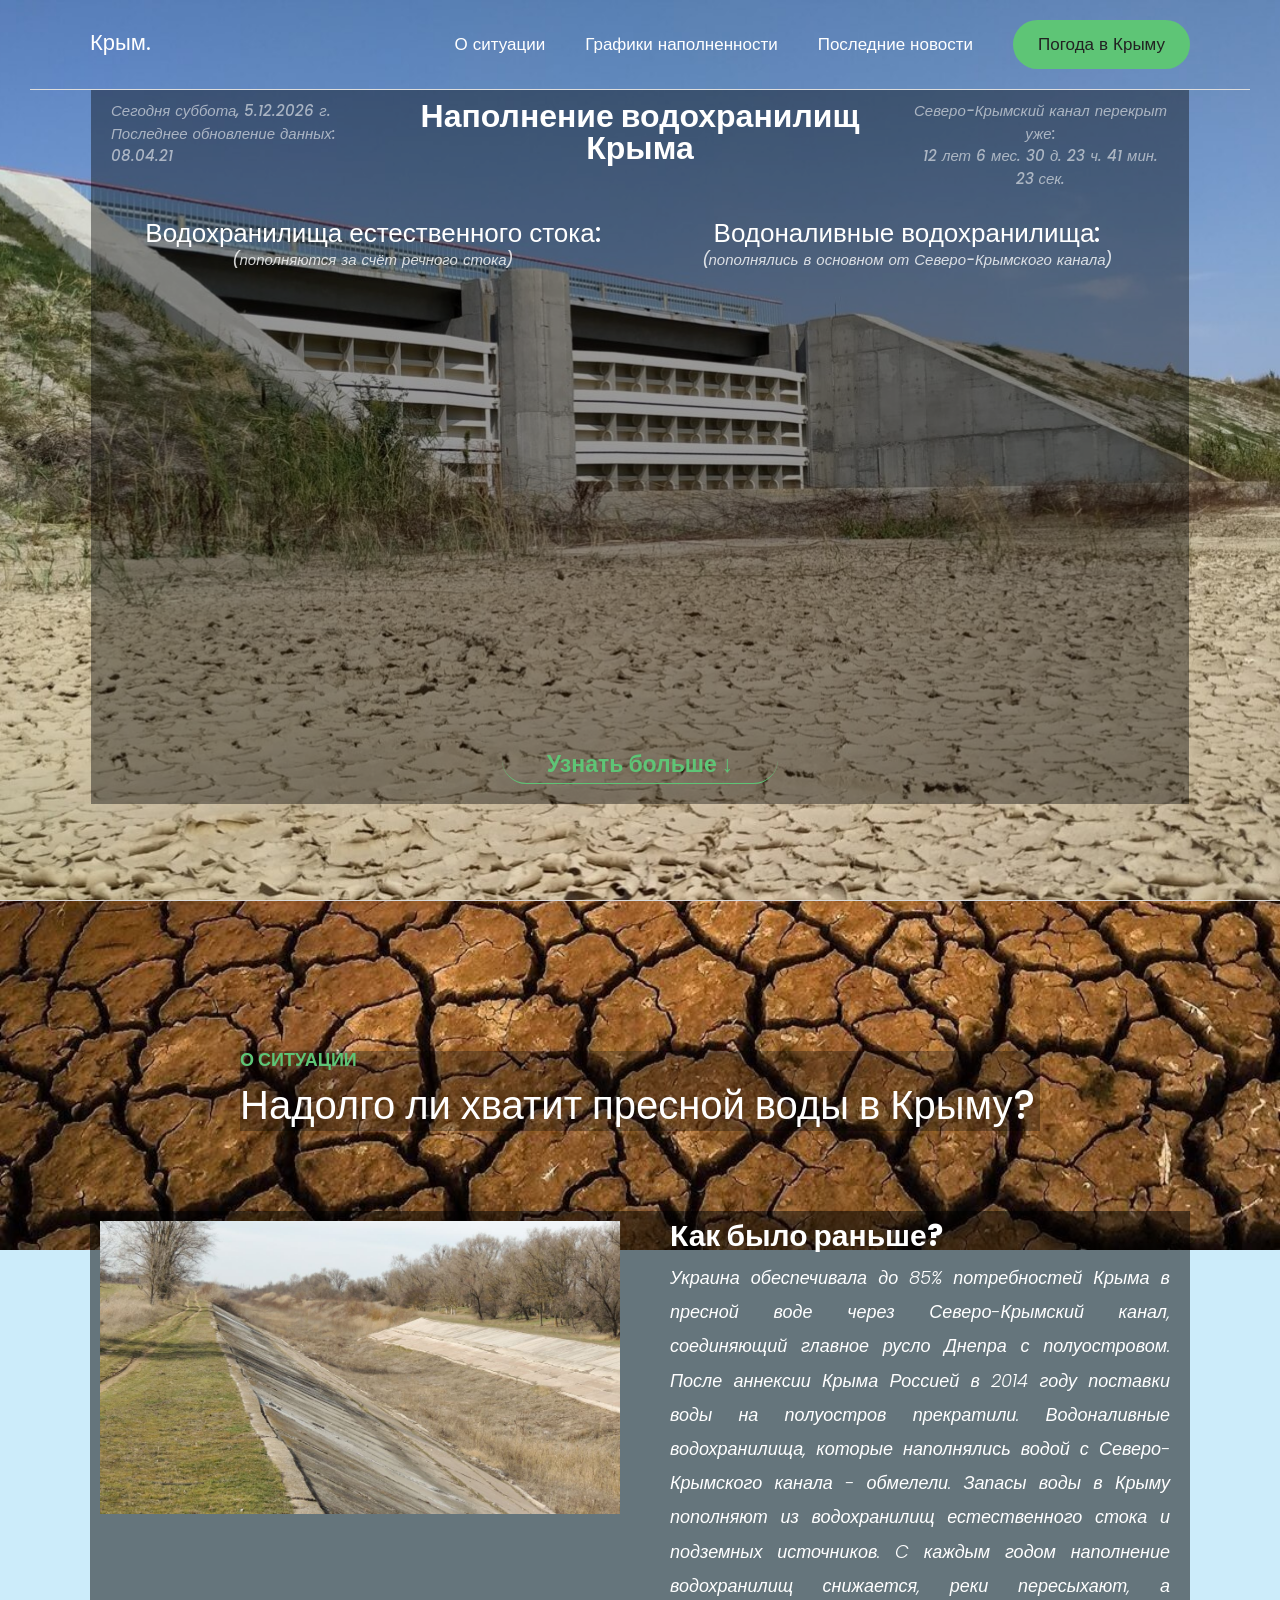
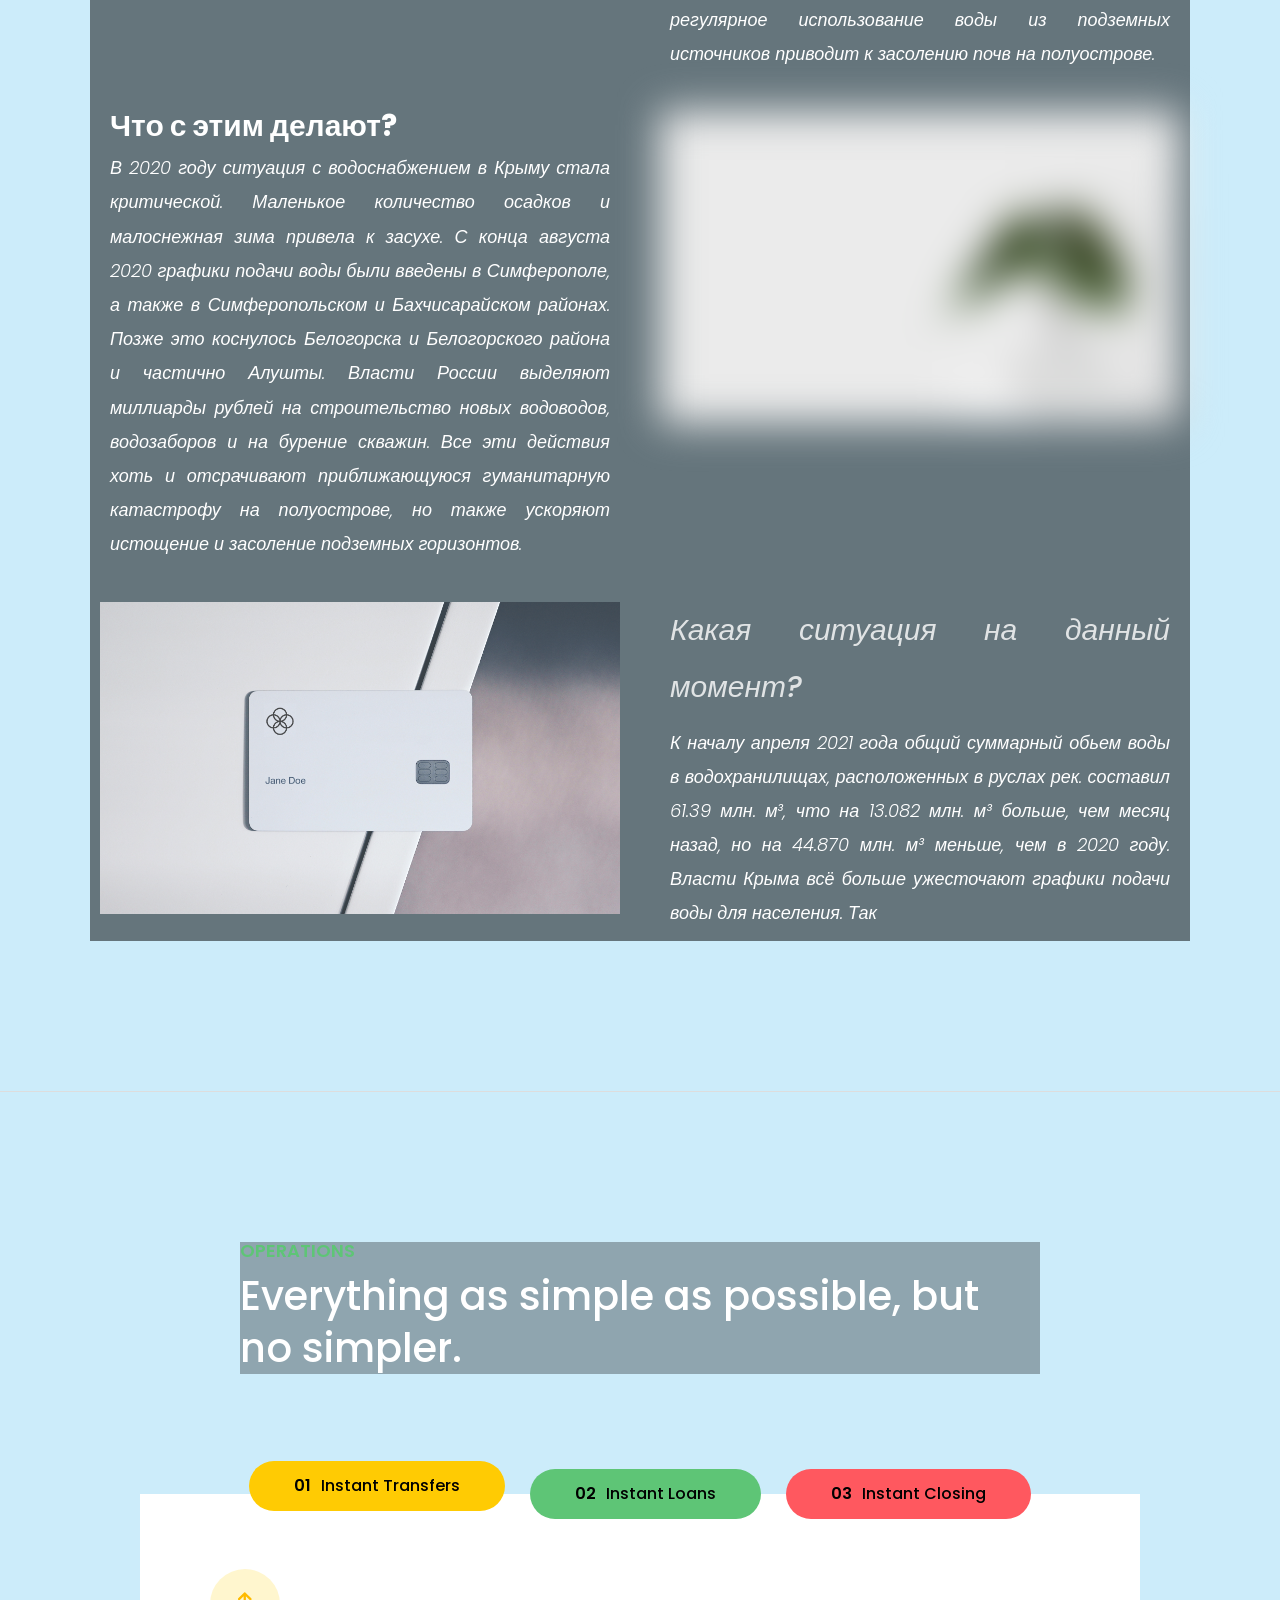
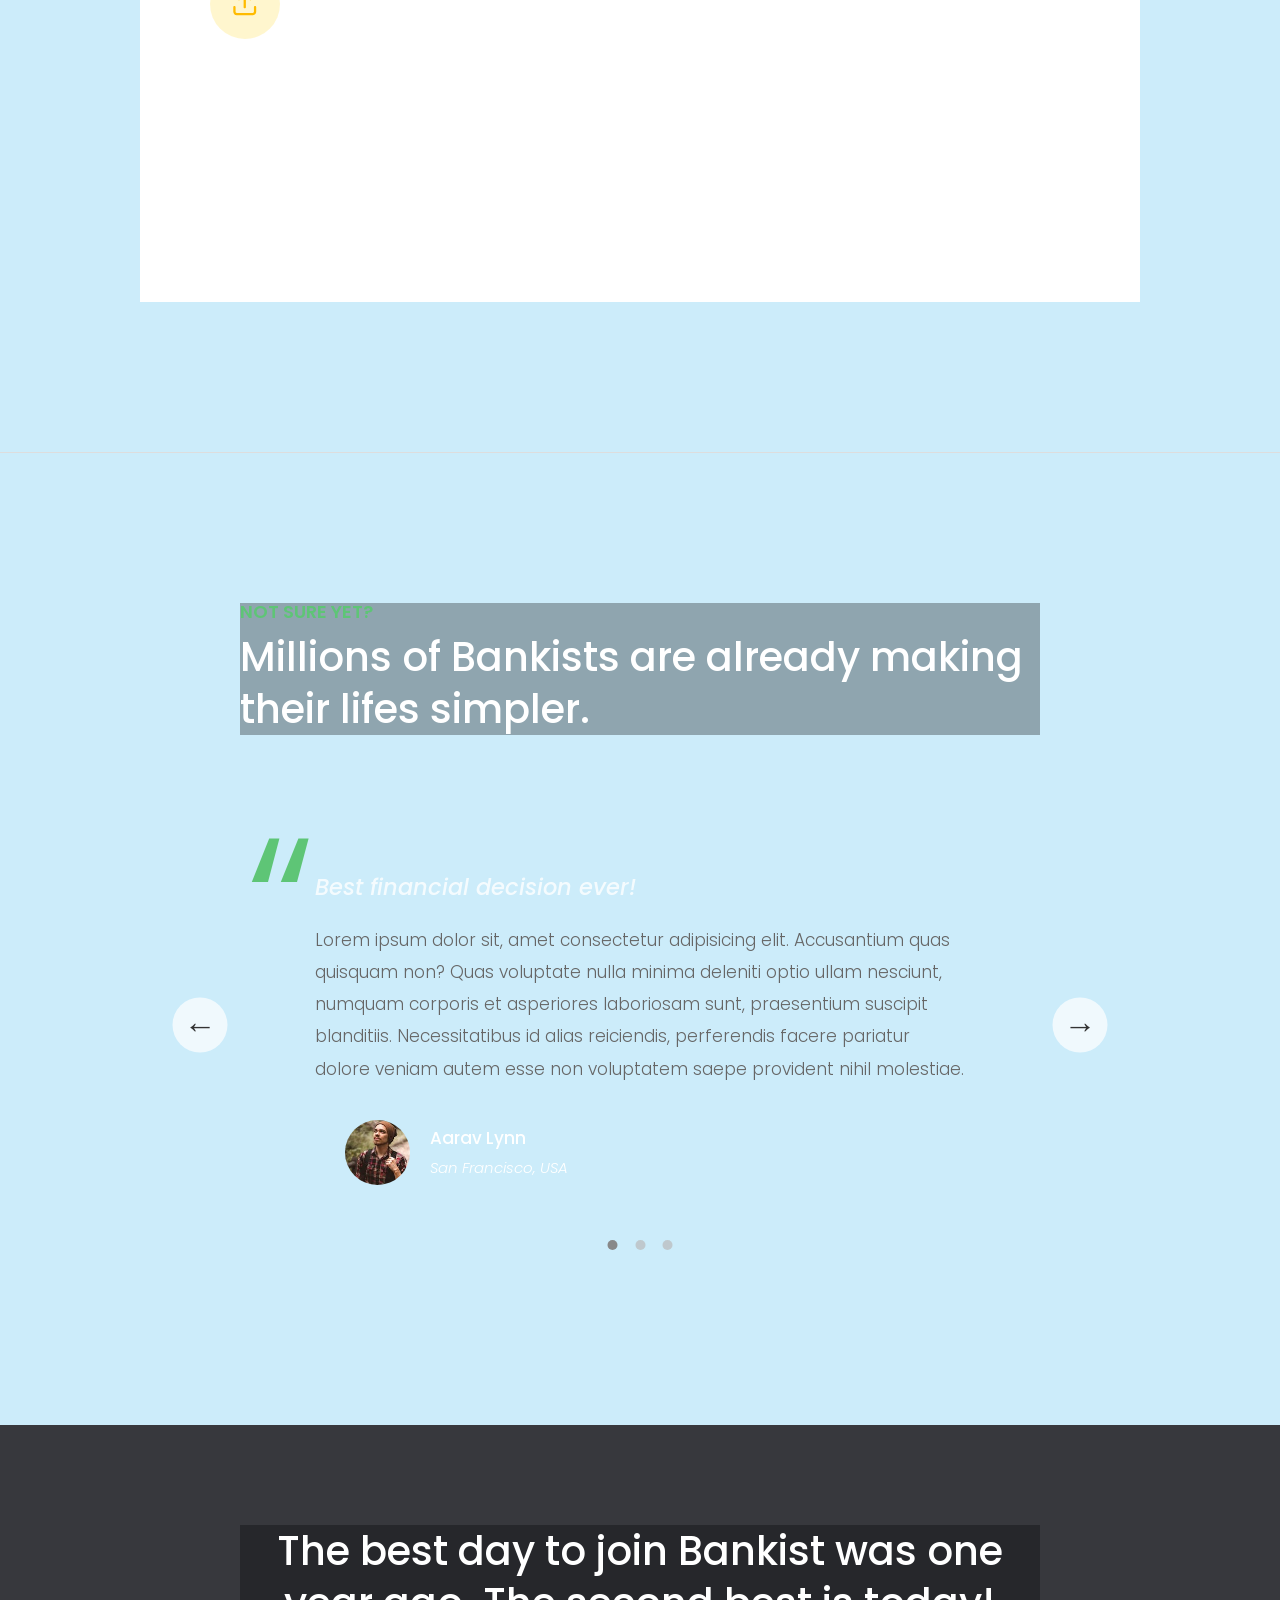
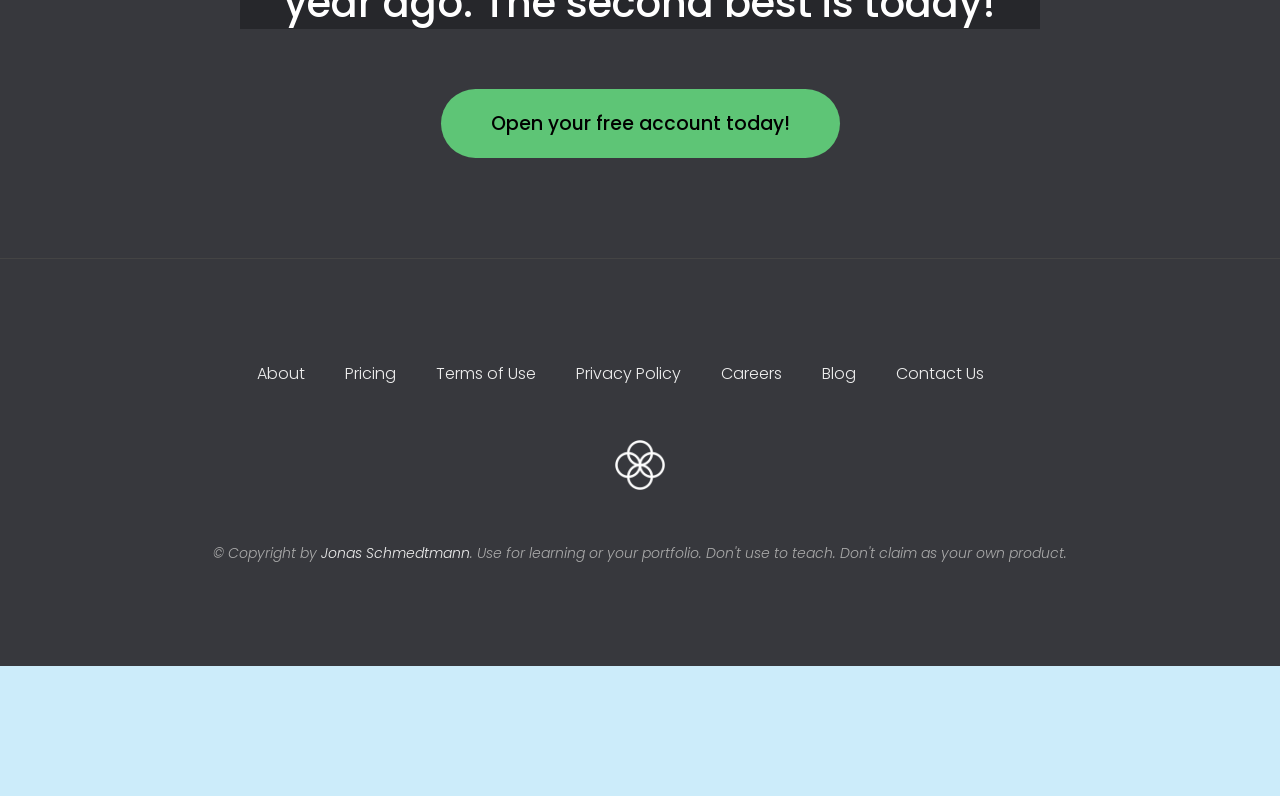
==== index.html @ e5135ac4 "Add files via upload" ====
<!DOCTYPE html>
<html lang="en">
  <head>
    <meta charset="UTF-8" />
    <meta name="viewport" content="width=device-width, initial-scale=1.0" />
    <meta http-equiv="X-UA-Compatible" content="ie=edge" />
    <link rel="shortcut icon" type="image/png" href="img/icon.png" />

    <link
      href="https://fonts.googleapis.com/css?family=Poppins:300,400,500,600&display=swap"
      rel="stylesheet"
    />
    <link rel="stylesheet" href="style.css" />
    <title>Запасы воды в Крыму</title>
    <script defer src="script.js"></script>
    <script src="https://www.amcharts.com/lib/4/core.js"></script>
    <script src="https://www.amcharts.com/lib/4/charts.js"></script>
    <script src="https://www.amcharts.com/lib/4/plugins/venn.js"></script>
    <script src="https://cdn.amcharts.com/lib/4/themes/animated.js"></script>
  </head>
  <body>
    <header class="header">
      <nav class="nav">
        <a class="nav__logo" onclick="window.scroll(0,0)" href="#">
          <div>Крым.</div>
          <div>
            <span>Запасы воды на полуострове</span>
          </div>
        </a>

        <ul class="nav__links">
          <li class="nav__item">
            <a class="nav__link" href="#section--1">О ситуации</a>
          </li>
          <li class="nav__item">
            <a class="nav__link" href="#section--2">Графики наполненности</a>
          </li>
          <li class="nav__item">
            <a class="nav__link" href="#section--3">Последние новости</a>
          </li>
          <li class="nav__item">
            <a
              class="nav__link nav__link--btn btn--show-modal"
              onclick="window.scroll(0,0)"
              href="#"
              >Погода в Крыму</a
            >
          </li>
        </ul>
      </nav>

      <section class="header__title" id="section">
        <div class="header_time">
          <h5 id="time">Время</h5>
          <h5 id="updateTime">Последнее обновление данных: 08.04.21</h5>
        </div>
        <div class="header__weather hidden">
          <iframe
            width="400"
            height="300"
            src="https://embed.windy.com/embed2.html?lat=45.089&lon=34.266&detailLat=44.633&detailLon=34.102&width=400&height=300&zoom=7&level=surface&overlay=rain&product=ecmwf&menu=&message=true&marker=true&calendar=24&pressure=&type=map&location=coordinates&detail=&metricWind=m%2Fs&metricTemp=%C2%B0C&radarRange=-1"
            frameborder="0"
          ></iframe>
        </div>

        <div class="header__vodohr">
          <h1>Наполнение водохранилищ Крыма</h1>
        </div>
        <div class="header__timer">
          <h5>Северо-Крымский канал перекрыт уже:</h5>
          <h5 id="timer">Таймер</h5>
        </div>

        <div class="header__vodohr--est">
          <h3>Водохранилища естественного стока:</h3>
          <h5>(пополняются за счёт речного стока)</h5>
          <!-- <h4>Общий объём: 253,110 млн. куб. м.</h4>
          <h4>Общий объём воды: 59,280 млн. куб. м. (23.4%)</h4> -->

          <div id="est_stoka"></div>
        </div>
        <div class="header__vodohr--naliv">
          <h3>Водоналивные водохранилища:</h3>
          <h5>(пополнялись в основном от Северо-Крымского канала)</h5>

          <!-- <h4>Общий объём: 147,050 млн. куб. м.</h4>
          <h4>Общий объём воды: 21,238 млн. куб. м. (23.4%)</h4> -->
          <div id="naliv"></div>
        </div>
        <!-- <img
          src="img/image4.jpg"
          class="header__img"
          alt="Дамба Северо-Крымского канала"
        />
        <div class="header__title--text">
          <h5>
            Украина обеспечивала до 85% потребностей Крыма в пресной воде через
            Северо-Крымский канал, соединяющий главное русло Днепра с
            полуостровом. После аннексии Крыма Россией в 2014 году поставки воды
            на полуостров прекратили. Запасы воды в Крыму пополняют из
            водохранилищ естественного стока и подземных источников. C каждым
            годом наполнение водохранилищ снижается, а регулярное использование
            воды из подземных источников приводит к засолению почв на
            полуострове.
          </h5>
        </div> -->

        <div class="header_bottom">
          <button class="btn btn--text btn--scroll-to">
            Узнать больше &DownArrow;
          </button>
        </div>
      </section>
    </header>

    <section class="section" id="section--1">
      <div class="section__title">
        <h2 class="section__description">О ситуации</h2>
        <h3 class="section__header">Надолго ли хватит пресной воды в Крыму?</h3>
      </div>

      <div class="features">
        <img
          src="img/image4-lazy.jpg"
          data-src="img/image4.jpg"
          alt="kanal"
          class="features__img lazy-img"
        />
        <div class="features__feature">
          <!-- <div class="features__icon">
            <svg>
              <use xlink:href="img/icons.svg#icon-monitor"></use>
            </svg>
          </div> -->
          <h2 class="features__header">Как было раньше?</h2>
          <p>
            Украина обеспечивала до 85% потребностей Крыма в пресной воде через
            Северо-Крымский канал, соединяющий главное русло Днепра с
            полуостровом. После аннексии Крыма Россией в 2014 году поставки воды
            на полуостров прекратили. Водоналивные водохранилища, которые
            наполнялись водой с Северо-Крымского канала - обмелели. Запасы воды
            в Крыму пополняют из водохранилищ естественного стока и подземных
            источников. C каждым годом наполнение водохранилищ снижается, реки
            пересыхают, а регулярное использование воды из подземных источников
            приводит к засолению почв на полуострове.
          </p>
        </div>

        <div class="features__feature">
          <!-- <div class="features__icon">
            <svg>
              <use xlink:href="img/icons.svg#icon-trending-up"></use>
            </svg>
          </div> -->
          <h2 class="features__header">Что с этим делают?</h2>
          <p>
            В 2020 году ситуация с водоснабжением в Крыму стала критической.
            Маленькое количество осадков и малоснежная зима привела к засухе. С
            конца августа 2020 графики подачи воды были введены в Симферополе, а
            также в Симферопольском и Бахчисарайском районах. Позже это
            коснулось Белогорска и Белогорского района и частично Алушты. Власти
            России выделяют миллиарды рублей на строительство новых водоводов,
            водозаборов и на бурение скважин. Все эти действия хоть и
            отсрачивают приближающуюся гуманитарную катастрофу на полуострове,
            но также ускоряют истощение и засоление подземных горизонтов.
          </p>
        </div>
        <img
          src="img/grow-lazy.jpg"
          data-src="img/grow.jpg"
          alt="Plant"
          class="features__img lazy-img"
        />

        <img
          src="img/card-lazy.jpg"
          data-src="img/card.jpg"
          alt="Credit card"
          class="features__img lazy-img"
        />
        <div class="features__feature">
          <!-- <div class="features__icon">
            <svg>
              <use xlink:href="img/icons.svg#icon-credit-card"></use>
            </svg>
          </div> -->
          <h5 class="features__header">Какая ситуация на данный момент?</h5>
          <p>
            К началу апреля 2021 года общий суммарный обьем воды в
            водохранилищах, расположенных в руслах рек. составил 61.39 млн. м³,
            что на 13.082 млн. м³ больше, чем месяц назад, но на 44.870 млн. м³
            меньше, чем в 2020 году. Власти Крыма всё больше ужесточают графики
            подачи воды для населения. Так
          </p>
        </div>
      </div>
    </section>

    <section class="section" id="section--2">
      <div class="section__title">
        <h2 class="section__description">Operations</h2>
        <h3 class="section__header">
          Everything as simple as possible, but no simpler.
        </h3>
      </div>

      <div class="operations">
        <div class="operations__tab-container">
          <button
            class="btn operations__tab operations__tab--1 operations__tab--active"
            data-tab="1"
          >
            <span>01</span>Instant Transfers
          </button>
          <button class="btn operations__tab operations__tab--2" data-tab="2">
            <span>02</span>Instant Loans
          </button>
          <button class="btn operations__tab operations__tab--3" data-tab="3">
            <span>03</span>Instant Closing
          </button>
        </div>
        <div
          class="operations__content operations__content--1 operations__content--active"
        >
          <div class="operations__icon operations__icon--1">
            <svg>
              <use xlink:href="img/icons.svg#icon-upload"></use>
            </svg>
          </div>
          <h5 class="operations__header">
            Tranfser money to anyone, instantly! No fees, no BS.
          </h5>
          <p>
            Lorem ipsum dolor sit amet, consectetur adipisicing elit, sed do
            eiusmod tempor incididunt ut labore et dolore magna aliqua. Ut enim
            ad minim veniam, quis nostrud exercitation ullamco laboris nisi ut
            aliquip ex ea commodo consequat.
          </p>
        </div>

        <div class="operations__content operations__content--2">
          <div class="operations__icon operations__icon--2">
            <svg>
              <use xlink:href="img/icons.svg#icon-home"></use>
            </svg>
          </div>
          <h5 class="operations__header">
            Buy a home or make your dreams come true, with instant loans.
          </h5>
          <p>
            Duis aute irure dolor in reprehenderit in voluptate velit esse
            cillum dolore eu fugiat nulla pariatur. Excepteur sint occaecat
            cupidatat non proident, sunt in culpa qui officia deserunt mollit
            anim id est laborum.
          </p>
        </div>
        <div class="operations__content operations__content--3">
          <div class="operations__icon operations__icon--3">
            <svg>
              <use xlink:href="img/icons.svg#icon-user-x"></use>
            </svg>
          </div>
          <h5 class="operations__header">
            No longer need your account? No problem! Close it instantly.
          </h5>
          <p>
            Excepteur sint occaecat cupidatat non proident, sunt in culpa qui
            officia deserunt mollit anim id est laborum. Ut enim ad minim
            veniam, quis nostrud exercitation ullamco laboris nisi ut aliquip ex
            ea commodo consequat.
          </p>
        </div>
      </div>
    </section>

    <section class="section" id="section--3">
      <div class="section__title section__title--testimonials">
        <h2 class="section__description">Not sure yet?</h2>
        <h3 class="section__header">
          Millions of Bankists are already making their lifes simpler.
        </h3>
      </div>

      <div class="slider">
        <div class="slide slide--1">
          <div class="testimonial">
            <h5 class="testimonial__header">Best financial decision ever!</h5>
            <blockquote class="testimonial__text">
              Lorem ipsum dolor sit, amet consectetur adipisicing elit.
              Accusantium quas quisquam non? Quas voluptate nulla minima
              deleniti optio ullam nesciunt, numquam corporis et asperiores
              laboriosam sunt, praesentium suscipit blanditiis. Necessitatibus
              id alias reiciendis, perferendis facere pariatur dolore veniam
              autem esse non voluptatem saepe provident nihil molestiae.
            </blockquote>
            <address class="testimonial__author">
              <img src="img/user-1.jpg" alt="" class="testimonial__photo" />
              <h6 class="testimonial__name">Aarav Lynn</h6>
              <p class="testimonial__location">San Francisco, USA</p>
            </address>
          </div>
        </div>

        <div class="slide slide--2">
          <div class="testimonial">
            <h5 class="testimonial__header">
              The last step to becoming a complete minimalist
            </h5>
            <blockquote class="testimonial__text">
              Quisquam itaque deserunt ullam, quia ea repellendus provident,
              ducimus neque ipsam modi voluptatibus doloremque, corrupti
              laborum. Incidunt numquam perferendis veritatis neque repellendus.
              Lorem, ipsum dolor sit amet consectetur adipisicing elit. Illo
              deserunt exercitationem deleniti.
            </blockquote>
            <address class="testimonial__author">
              <img src="img/user-2.jpg" alt="" class="testimonial__photo" />
              <h6 class="testimonial__name">Miyah Miles</h6>
              <p class="testimonial__location">London, UK</p>
            </address>
          </div>
        </div>

        <div class="slide slide--3">
          <div class="testimonial">
            <h5 class="testimonial__header">
              Finally free from old-school banks
            </h5>
            <blockquote class="testimonial__text">
              Debitis, nihil sit minus suscipit magni aperiam vel tenetur
              incidunt commodi architecto numquam omnis nulla autem,
              necessitatibus blanditiis modi similique quidem. Odio aliquam
              culpa dicta beatae quod maiores ipsa minus consequatur error sunt,
              deleniti saepe aliquid quos inventore sequi. Necessitatibus id
              alias reiciendis, perferendis facere.
            </blockquote>
            <address class="testimonial__author">
              <img src="img/user-3.jpg" alt="" class="testimonial__photo" />
              <h6 class="testimonial__name">Francisco Gomes</h6>
              <p class="testimonial__location">Lisbon, Portugal</p>
            </address>
          </div>
        </div>

        <!-- <div class="slide"><img src="img/img-1.jpg" alt="Photo 1" /></div>
        <div class="slide"><img src="img/img-2.jpg" alt="Photo 2" /></div>
        <div class="slide"><img src="img/img-3.jpg" alt="Photo 3" /></div>
        <div class="slide"><img src="img/img-4.jpg" alt="Photo 4" /></div> -->
        <button class="slider__btn slider__btn--left">&larr;</button>
        <button class="slider__btn slider__btn--right">&rarr;</button>
        <div class="dots"></div>
      </div>
    </section>

    <section class="section section--sign-up">
      <div class="section__title">
        <h3 class="section__header">
          The best day to join Bankist was one year ago. The second best is
          today!
        </h3>
      </div>
      <button class="btn btn--show-modal">Open your free account today!</button>
    </section>

    <footer class="footer">
      <ul class="footer__nav">
        <li class="footer__item">
          <a class="footer__link" href="#">About</a>
        </li>
        <li class="footer__item">
          <a class="footer__link" href="#">Pricing</a>
        </li>
        <li class="footer__item">
          <a class="footer__link" href="#">Terms of Use</a>
        </li>
        <li class="footer__item">
          <a class="footer__link" href="#">Privacy Policy</a>
        </li>
        <li class="footer__item">
          <a class="footer__link" href="#">Careers</a>
        </li>
        <li class="footer__item">
          <a class="footer__link" href="#">Blog</a>
        </li>
        <li class="footer__item">
          <a class="footer__link" href="#">Contact Us</a>
        </li>
      </ul>
      <img src="img/icon.png" alt="Logo" class="footer__logo" />
      <p class="footer__copyright">
        &copy; Copyright by
        <a
          class="footer__link twitter-link"
          target="_blank"
          href="https://twitter.com/jonasschmedtman"
          >Jonas Schmedtmann</a
        >. Use for learning or your portfolio. Don't use to teach. Don't claim
        as your own product.
      </p>
    </footer>

    <div class="modal hidden">
      <button class="btn--close-modal">&times;</button>
      <h2 class="modal__header">
        Open your bank account <br />
        in just <span class="highlight">5 minutes</span>
      </h2>
      <form class="modal__form">
        <label>First Name</label>
        <input type="text" />
        <label>Last Name</label>
        <input type="text" />
        <label>Email Address</label>
        <input type="email" />
        <button class="btn">Next step &rarr;</button>
      </form>
    </div>
    <div class="overlay hidden"></div>

    <!-- <script src="script.js"></script> -->
  </body>
</html>
---- style.css ----
/* The page is NOT responsive. You can implement responsiveness yourself if you wanna have some fun 😃 */

:root {
  --color-primary: #5ec576;
  --color-secondary: #ffcb03;
  --color-tertiary: #ff585f;
  --color-primary-darker: #4bbb7d;
  --color-secondary-darker: #ffbb00;
  --color-tertiary-darker: #fd424b;
  --color-primary-opacity: #5ec5763a;
  --color-secondary-opacity: #ffcd0331;
  --color-tertiary-opacity: #ff58602d;
  --gradient-primary: linear-gradient(to top left, #39b385, #9be15d);
  --gradient-secondary: linear-gradient(to top left, #ffb003, #ffcb03);
}

* {
  margin: 0;
  padding: 0;
  box-sizing: inherit;
}

html {
  font-size: 62.5%;
  box-sizing: border-box;
}

body {
  width: 100%;
  height: 100%;
  font-family: 'Poppins', sans-serif;
  font-weight: 300;
  color: rgb(255, 255, 255);
  line-height: 1.9;
  background-color: hsl(198, 81%, 89%);
}

h1 {
  font-size: 3.2rem;
  line-height: 1;
}
h2 {
  font-size: 3rem;
  line-height: 1;
}
h3 {
  font-size: 2.6rem;
  font-weight: 500;
  line-height: 1;
}
h4 {
  font-size: 1.8rem;
  font-weight: 500;
  line-height: 1.2;
}
h5 {
  font-size: 1.5rem;
  font-weight: 500;
  font-style: italic;
  opacity: 0.8;
}

p {
  color: rgb(255, 255, 255);
  font-size: 1.5em;
  font-style: italic;
}

/* GENERAL ELEMENTS */
.section {
  padding: 15rem 3rem;
  border-top: 1px solid #ddd;

  transition: transform 1s, opacity 1s;
}

.section--hidden {
  opacity: 0;
  transform: translateY(8rem);
}

.section__title {
  max-width: 80rem;
  margin: 0 auto 8rem auto;
  background-color: rgba(0, 0, 0, 0.3);
}

.section__description {
  font-size: 1.8rem;
  font-weight: 600;
  text-transform: uppercase;
  color: var(--color-primary);
  margin-bottom: 1rem;
}

.section__header {
  font-size: 4rem;
  line-height: 1.3;
  font-weight: 500;
}

.btn {
  display: inline-block;
  background-color: var(--color-primary);
  font-size: 1.6rem;
  font-family: inherit;
  font-weight: 500;
  border: none;
  padding: 1.25rem 4.5rem;
  border-radius: 10rem;
  cursor: pointer;
  transition: all 0.3s;
}

.btn--text:hover {
  /* background-color: var(--color-primary-darker); */
  border-bottom: 3px solid currentColor;
}

.btn--text {
  display: inline-block;
  background: none;
  font-size: 2.3rem;
  font-family: inherit;
  font-weight: 600;
  color: var(--color-primary);
  border: none;
  border-bottom: 1px solid currentColor;
  padding-bottom: 2px;
  cursor: pointer;
  transition: all 0.3s;
}

/* This is BAD for accessibility! Don't do in the real world! */
button:focus {
  outline: none;
}

img {
  transition: filter 0.5s;
}

.lazy-img {
  filter: blur(20px);
}

/* NAVIGATION */
.nav {
  display: flex;
  justify-content: space-between;
  align-items: center;
  height: 9rem;
  width: 100%;
  padding: 0 6rem;
  z-index: 100;
  border-bottom: 1px solid #ddd;
  /* border-left: 1px solid #ddd;
  border-right: 1px solid #ddd; */
}

.nav__logo {
  display: flex;
  align-items: center;
  list-style: none;
  margin-top: 10px;
  font-size: 2.2rem;
  font-weight: 400;
  color: inherit;
  text-decoration: none;
  display: block;
  line-height: 1.9;
  animation: showup 10s infinite;
}
.nav__logo:hover {
  opacity: 1;
  animation: none;
}
.nav__logo div {
  display: inline-block;
  overflow: hidden;
  white-space: nowrap;
}
.nav__logo div:first-of-type {
  animation: showup 10s infinite;
}
.nav__logo div:last-of-type {
  width: 0px;
  animation: reveal 10s infinite;
}
.nav__logo div:last-of-type span {
  margin-left: -355px;
  animation: slidein 10s infinite;
}

@keyframes showup {
  0% {
    opacity: 0;
  }
  20% {
    opacity: 1;
  }
  80% {
    opacity: 1;
  }
  100% {
    opacity: 0;
  }
}

@keyframes slidein {
  0% {
    margin-left: -800px;
  }
  20% {
    margin-left: -800px;
  }
  35% {
    margin-left: 0px;
  }
  100% {
    margin-left: 0px;
  }
}

@keyframes reveal {
  0% {
    opacity: 0;
    width: 0px;
  }
  20% {
    opacity: 1;
    width: 0px;
  }
  30% {
    width: 355px;
  }
  80% {
    opacity: 1;
  }
  100% {
    opacity: 0;
    width: 355px;
  }
}

/* nav and stickly class at the same time */
.nav.sticky {
  /* height: 6rem; */

  position: fixed;
  background-color: rgba(0, 0, 0, 0.8);
}

/* .nav__logo {
  height: 4.5rem;
  transition: all 0.3s;
} */

.nav__links {
  display: flex;
  align-items: center;
  list-style: none;
}

.nav__item {
  margin-left: 4rem;
}

.nav__link:link,
.nav__link:visited {
  font-size: 1.7rem;
  font-weight: 400;
  color: inherit;
  text-decoration: none;
  display: block;
  transition: all 0.3s;
}

.nav__link--btn:link,
.nav__link--btn:visited {
  padding: 0.8rem 2.5rem;
  border-radius: 3rem;
  background-color: var(--color-primary);
  color: #222;
}

.nav__link--btn:hover,
.nav__link--btn:active {
  color: inherit;
  background-color: var(--color-primary-darker);
  color: #333;
}

/* HEADER */
.header {
  padding: 0 3rem;
  height: 100vh;
  /* width: 100%; */
  display: flex;
  flex-direction: column;
  align-items: center;
  background: url(img/damba.jpg) no-repeat center center fixed;
  -webkit-background-size: cover;
  -moz-background-size: cover;
  -o-background-size: cover;
  background-size: cover;
}
/* #timer {
  transform: translateY(-5rem);
  transition: 2s;
  transition-delay: 3s;
} */
#section--1 {
  background: url(vodohr2.jpg) no-repeat center center fixed;
  -webkit-background-size: cover;
  -moz-background-size: cover;
  -o-background-size: cover;
  background-size: cover;
}
#section--2 {
  background: url(vodohr1.jpg) no-repeat center center fixed;
  -webkit-background-size: cover;
  -moz-background-size: cover;
  -o-background-size: cover;
  background-size: cover;
}

#est_stoka {
  width: 100%;
  height: 450px;
}
#naliv {
  width: 100%;
  height: 450px;
}

#updateTime {
  grid-column: 1/2;
  grid-row: 0/2;
}

#time {
  grid-column: 1/2;
  grid-row: 0/2;
}

.header__title {
  display: grid;
  position: relative;
  /* grid-template-rows: 1fr 1fr 1fr; */
  column-gap: 1em;
  row-gap: 1em;
  /* row-gap: 0.5rem; */
  padding: 20px;
  /* margin-bottom: 9rem; */
  max-width: 150rem;
  width: 90%;
  padding-top: 10px;
  /* flex: 1;
  padding-left: 20px;
  padding-right: 20px;
  padding-bottom: 20px;
  margin-bottom: 9rem;
  max-width: 150rem;
  display: grid;
  grid-template-columns: 5fr 3fr;
  row-gap: 3rem;
  align-content: center;
  justify-content: center;
  align-items: center;
  justify-items: center; */

  grid-template-columns: 1fr 1fr 1fr 1fr;
  margin: 0 12rem;
  background-color: rgba(0, 0, 0, 0.4);
}

.header__timer {
  line-height: 1.5;
  text-align: center;
  grid-column: 4/4;
  grid-row: 0/1;
  opacity: 0.7;
}

.header_time {
  line-height: 1.5;
  opacity: 0.7;
}

.header__weather {
  position: absolute;
  top: 0%;
  right: 0%;
  /* transform: translate(-50%, -50%); */
  max-width: 60rem;
  /* background-color: #f3f3f3; */
  /* box-shadow: 0 4rem 6rem rgba(0, 0, 0, 0.3); */
  z-index: 1000;
  transition: all 0.5s;
}

.header__weather:hover {
  transform: scale(1.2);
}

.header__vodohr {
  grid-column: 2/4;
  grid-row: 0/2;
  text-align: center;
}

.header__vodohr--est {
  grid-column: 1/3;
  padding-top: 20px;
  text-align: center;
}
.header__vodohr--naliv {
  grid-column: 3/5;
  padding-top: 20px;
  text-align: center;
}

.header_bottom {
  grid-column: 2/4;
  text-align: center;
}

/* .header__title--text {
  margin-top: 70px;
  width: 100%;
  grid-column: 2 / 2;
  grid-row: 4 / span 4;
  transform: translateY(-5rem);
  transition: 1s;
  background-color: rgba(0, 0, 0, 0.3);
} */

.header__img {
  /* margin-top: 70px; */
  width: 100%;
  grid-column: 2 / 2;
  grid-row: 1 / span 4;
  overflow: hidden;
  transform: translateY(-5rem);
  transition-delay: 10s;
  transition: 1s;
}

.header__img:hover {
  transform: scale(1.1);
}

.highlight {
  position: relative;
}

.highlight::after {
  display: block;
  content: '';
  position: absolute;
  bottom: 0;
  left: 0;
  height: 100%;
  width: 100%;
  z-index: -1;
  opacity: 0.7;
  transform: scale(1.07, 1.05) skewX(-15deg);
  background-image: var(--gradient-primary);
}

/* FEATURES */
.features {
  display: grid;
  grid-template-columns: 1fr 1fr;
  gap: 4rem;
  margin: 0 6rem;
  padding: 10px;
  background-color: rgba(0, 0, 0, 0.5);
}

.features__img {
  width: 100%;
}
.features__img:hover {
  width: 100%;
  transform: scale(1.1);
  transition: 2s;
}
.features__feature {
  align-self: center;
  justify-self: center;
  width: 100%;
  font-size: 1.2rem;
  text-align: justify;
  padding-left: 1rem;
  padding-right: 1rem;
}

.features__icon {
  display: flex;
  align-items: center;
  justify-content: center;
  background-color: var(--color-primary-opacity);
  height: 5.5rem;
  width: 5.5rem;
  border-radius: 50%;
  margin-bottom: 2rem;
}

.features__icon svg {
  height: 2.5rem;
  width: 2.5rem;
  fill: var(--color-primary);
}

.features__header {
  font-size: 3rem;
  margin-bottom: 1rem;
}

/* OPERATIONS */
.operations {
  max-width: 100rem;
  margin: 12rem auto 0 auto;

  background-color: #fff;
}

.operations__tab-container {
  display: flex;
  justify-content: center;
}

.operations__tab {
  margin-right: 2.5rem;
  transform: translateY(-50%);
}

.operations__tab span {
  margin-right: 1rem;
  font-weight: 600;
  display: inline-block;
}

.operations__tab--1 {
  background-color: var(--color-secondary);
}

.operations__tab--1:hover {
  background-color: var(--color-secondary-darker);
}

.operations__tab--3 {
  background-color: var(--color-tertiary);
  margin: 0;
}

.operations__tab--3:hover {
  background-color: var(--color-tertiary-darker);
}

.operations__tab--active {
  transform: translateY(-66%);
}

.operations__content {
  display: none;

  /* JUST PRESENTATIONAL */
  font-size: 1.7rem;
  padding: 2.5rem 7rem 6.5rem 7rem;
}

.operations__content--active {
  display: grid;
  grid-template-columns: 7rem 1fr;
  column-gap: 3rem;
  row-gap: 0.5rem;
}

.operations__header {
  font-size: 2.25rem;
  font-weight: 500;
  align-self: center;
}

.operations__icon {
  display: flex;
  align-items: center;
  justify-content: center;
  height: 7rem;
  width: 7rem;
  border-radius: 50%;
}

.operations__icon svg {
  height: 2.75rem;
  width: 2.75rem;
}

.operations__content p {
  grid-column: 2;
}

.operations__icon--1 {
  background-color: var(--color-secondary-opacity);
}
.operations__icon--2 {
  background-color: var(--color-primary-opacity);
}
.operations__icon--3 {
  background-color: var(--color-tertiary-opacity);
}
.operations__icon--1 svg {
  fill: var(--color-secondary-darker);
}
.operations__icon--2 svg {
  fill: var(--color-primary);
}
.operations__icon--3 svg {
  fill: var(--color-tertiary);
}

/* SLIDER */
.slider {
  max-width: 100rem;
  height: 50rem;
  margin: 0 auto;
  position: relative;

  /* IN THE END */
  overflow: hidden;
}

.slide {
  position: absolute;
  top: 0;
  width: 100%;
  height: 50rem;

  display: flex;
  align-items: center;
  justify-content: center;

  /* THIS creates the animation! */
  transition: transform 1s;
}

.slide > img {
  /* Only for images that have different size than slide */
  width: 100%;
  height: 100%;
  object-fit: cover;
}

.slider__btn {
  position: absolute;
  top: 50%;
  z-index: 10;

  border: none;
  background: rgba(255, 255, 255, 0.7);
  font-family: inherit;
  color: #333;
  border-radius: 50%;
  height: 5.5rem;
  width: 5.5rem;
  font-size: 3.25rem;
  cursor: pointer;
}

.slider__btn--left {
  left: 6%;
  transform: translate(-50%, -50%);
}

.slider__btn--right {
  right: 6%;
  transform: translate(50%, -50%);
}

.dots {
  position: absolute;
  bottom: 5%;
  left: 50%;
  transform: translateX(-50%);
  display: flex;
}

.dots__dot {
  border: none;
  background-color: #b9b9b9;
  opacity: 0.7;
  height: 1rem;
  width: 1rem;
  border-radius: 50%;
  margin-right: 1.75rem;
  cursor: pointer;
  transition: all 0.5s;

  /* Only necessary when overlying images */
  /* box-shadow: 0 0.6rem 1.5rem rgba(0, 0, 0, 0.7); */
}

.dots__dot:last-child {
  margin: 0;
}

.dots__dot--active {
  /* background-color: #fff; */
  background-color: #888;
  opacity: 1;
}

/* TESTIMONIALS */
.testimonial {
  width: 65%;
  position: relative;
}

.testimonial::before {
  content: '\201C';
  position: absolute;
  top: -5.7rem;
  left: -6.8rem;
  line-height: 1;
  font-size: 20rem;
  font-family: inherit;
  color: var(--color-primary);
  z-index: -1;
}

.testimonial__header {
  font-size: 2.25rem;
  font-weight: 500;
  margin-bottom: 1.5rem;
}

.testimonial__text {
  font-size: 1.7rem;
  margin-bottom: 3.5rem;
  color: #666;
}

.testimonial__author {
  margin-left: 3rem;
  font-style: normal;

  display: grid;
  grid-template-columns: 6.5rem 1fr;
  column-gap: 2rem;
}

.testimonial__photo {
  grid-row: 1 / span 2;
  width: 6.5rem;
  border-radius: 50%;
}

.testimonial__name {
  font-size: 1.7rem;
  font-weight: 500;
  align-self: end;
  margin: 0;
}

.testimonial__location {
  font-size: 1.5rem;
}

.section__title--testimonials {
  margin-bottom: 4rem;
}

/* SIGNUP */
.section--sign-up {
  background-color: #37383d;
  border-top: none;
  border-bottom: 1px solid #444;
  text-align: center;
  padding: 10rem 3rem;
}

.section--sign-up .section__header {
  color: #fff;
  text-align: center;
}

.section--sign-up .section__title {
  margin-bottom: 6rem;
}

.section--sign-up .btn {
  font-size: 1.9rem;
  padding: 2rem 5rem;
}

/* FOOTER */
.footer {
  padding: 10rem 3rem;
  background-color: #37383d;
}

.footer__nav {
  list-style: none;
  display: flex;
  justify-content: center;
  margin-bottom: 5rem;
}

.footer__item {
  margin-right: 4rem;
}

.footer__link {
  font-size: 1.6rem;
  color: #eee;
  text-decoration: none;
}

.footer__logo {
  height: 5rem;
  display: block;
  margin: 0 auto;
  margin-bottom: 5rem;
}

.footer__copyright {
  font-size: 1.4rem;
  color: #aaa;
  text-align: center;
}

.footer__copyright .footer__link {
  font-size: 1.4rem;
}

/* MODAL WINDOW */
/* .modal {
  position: fixed;
  top: 50%;
  left: 50%;
  transform: translate(-50%, -50%);
  max-width: 60rem;
  background-color: #f3f3f3;
  padding: 5rem 6rem;
  box-shadow: 0 4rem 6rem rgba(0, 0, 0, 0.3);
  z-index: 1000;
  transition: all 0.5s;
} */
/*
.overlay {
  position: fixed;
  top: 0;
  left: 0;
  width: 100%;
  height: 100%;
  background-color: rgba(0, 0, 0, 0.5);
  backdrop-filter: blur(4px);
  z-index: 100;
  transition: all 0.5s;
}

.modal__header {
  font-size: 3.25rem;
  margin-bottom: 4.5rem;
  line-height: 1.5;
}

.modal__form {
  margin: 0 3rem;
  display: grid;
  grid-template-columns: 1fr 2fr;
  align-items: center;
  gap: 2.5rem;
}

.modal__form label {
  font-size: 1.7rem;
  font-weight: 500;
}

.modal__form input {
  font-size: 1.7rem;
  padding: 1rem 1.5rem;
  border: 1px solid #ddd;
  border-radius: 0.5rem;
}

.modal__form button {
  grid-column: 1 / span 2;
  justify-self: center;
  margin-top: 1rem;
}

.btn--close-modal {
  font-family: inherit;
  color: inherit;
  position: absolute;
  top: 0.5rem;
  right: 2rem;
  font-size: 4rem;
  cursor: pointer;
  border: none;
  background: none;
} */

.hidden {
  visibility: hidden;
  opacity: 0;
}

/* COOKIE MESSAGE */
.cookie-message {
  display: flex;
  align-items: center;
  justify-content: space-evenly;
  width: 100%;
  background-color: white;
  color: #bbb;
  font-size: 1.5rem;
  font-weight: 400;
}
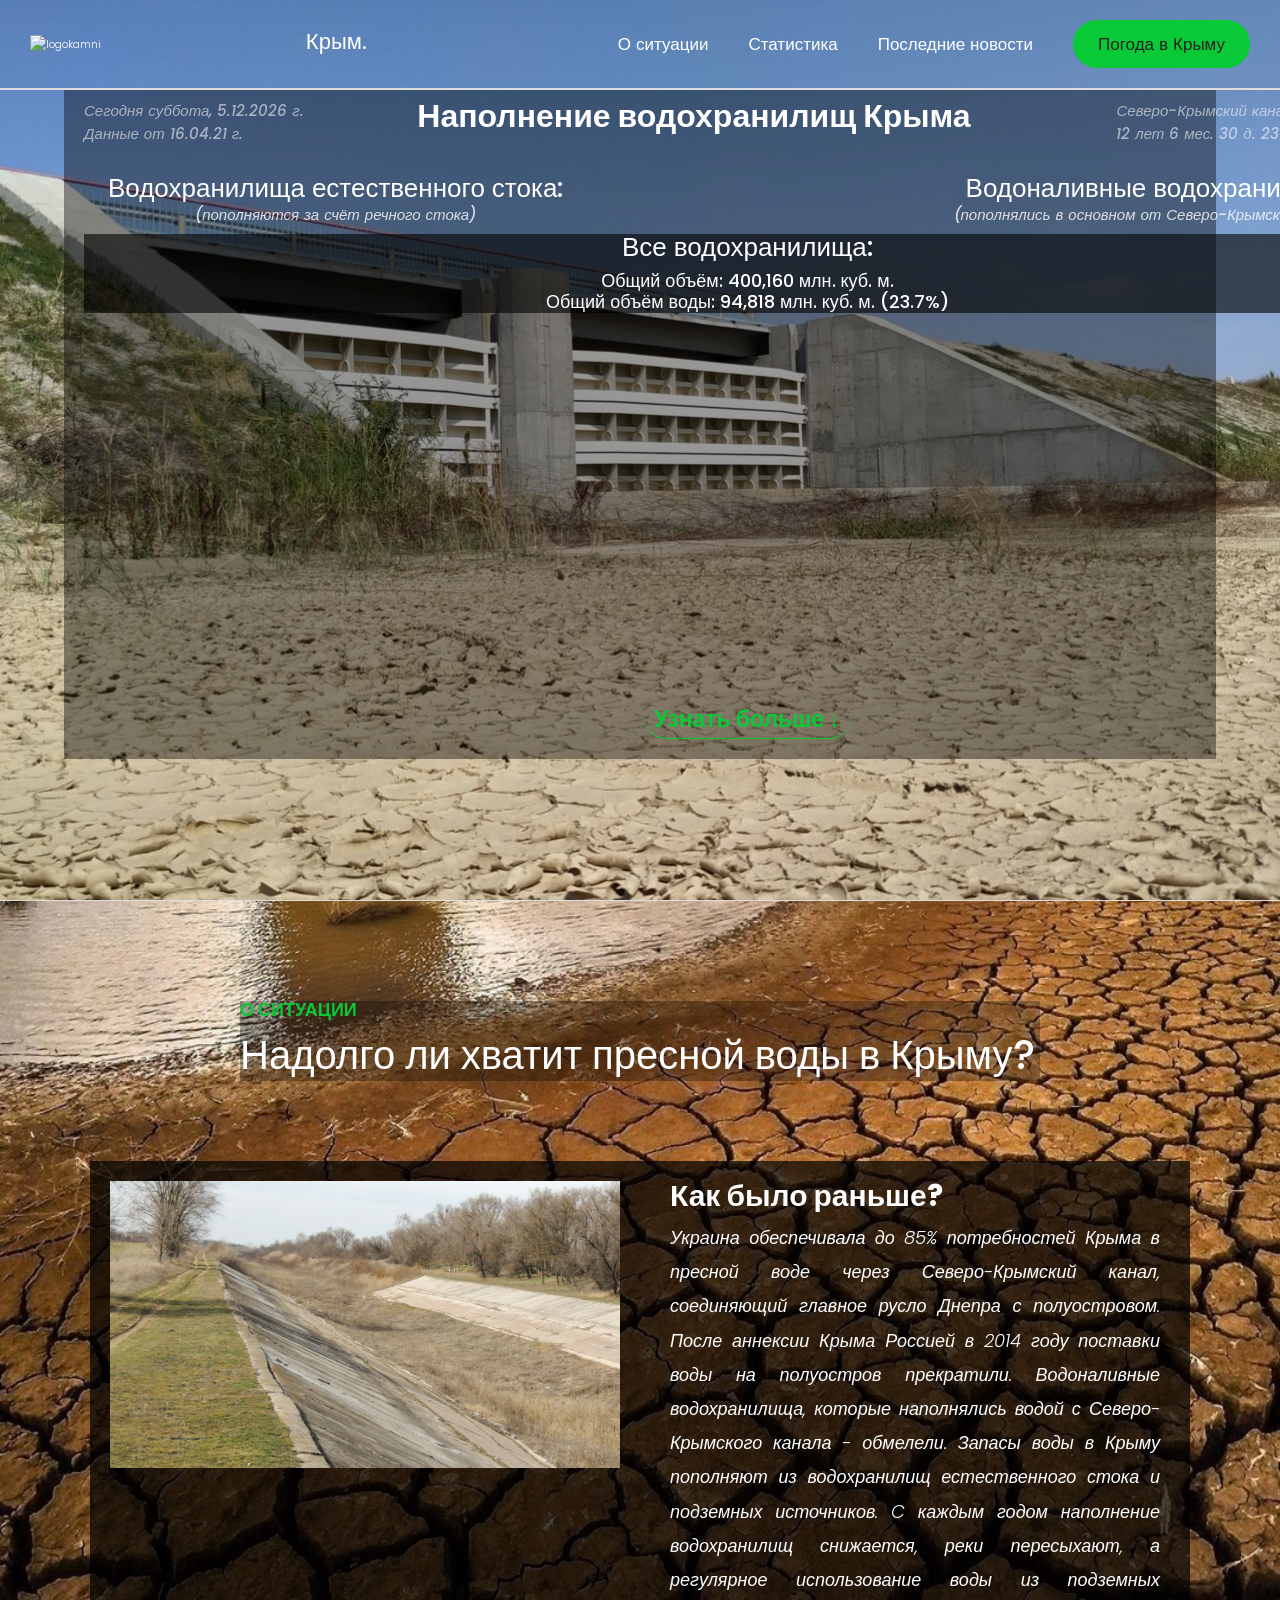
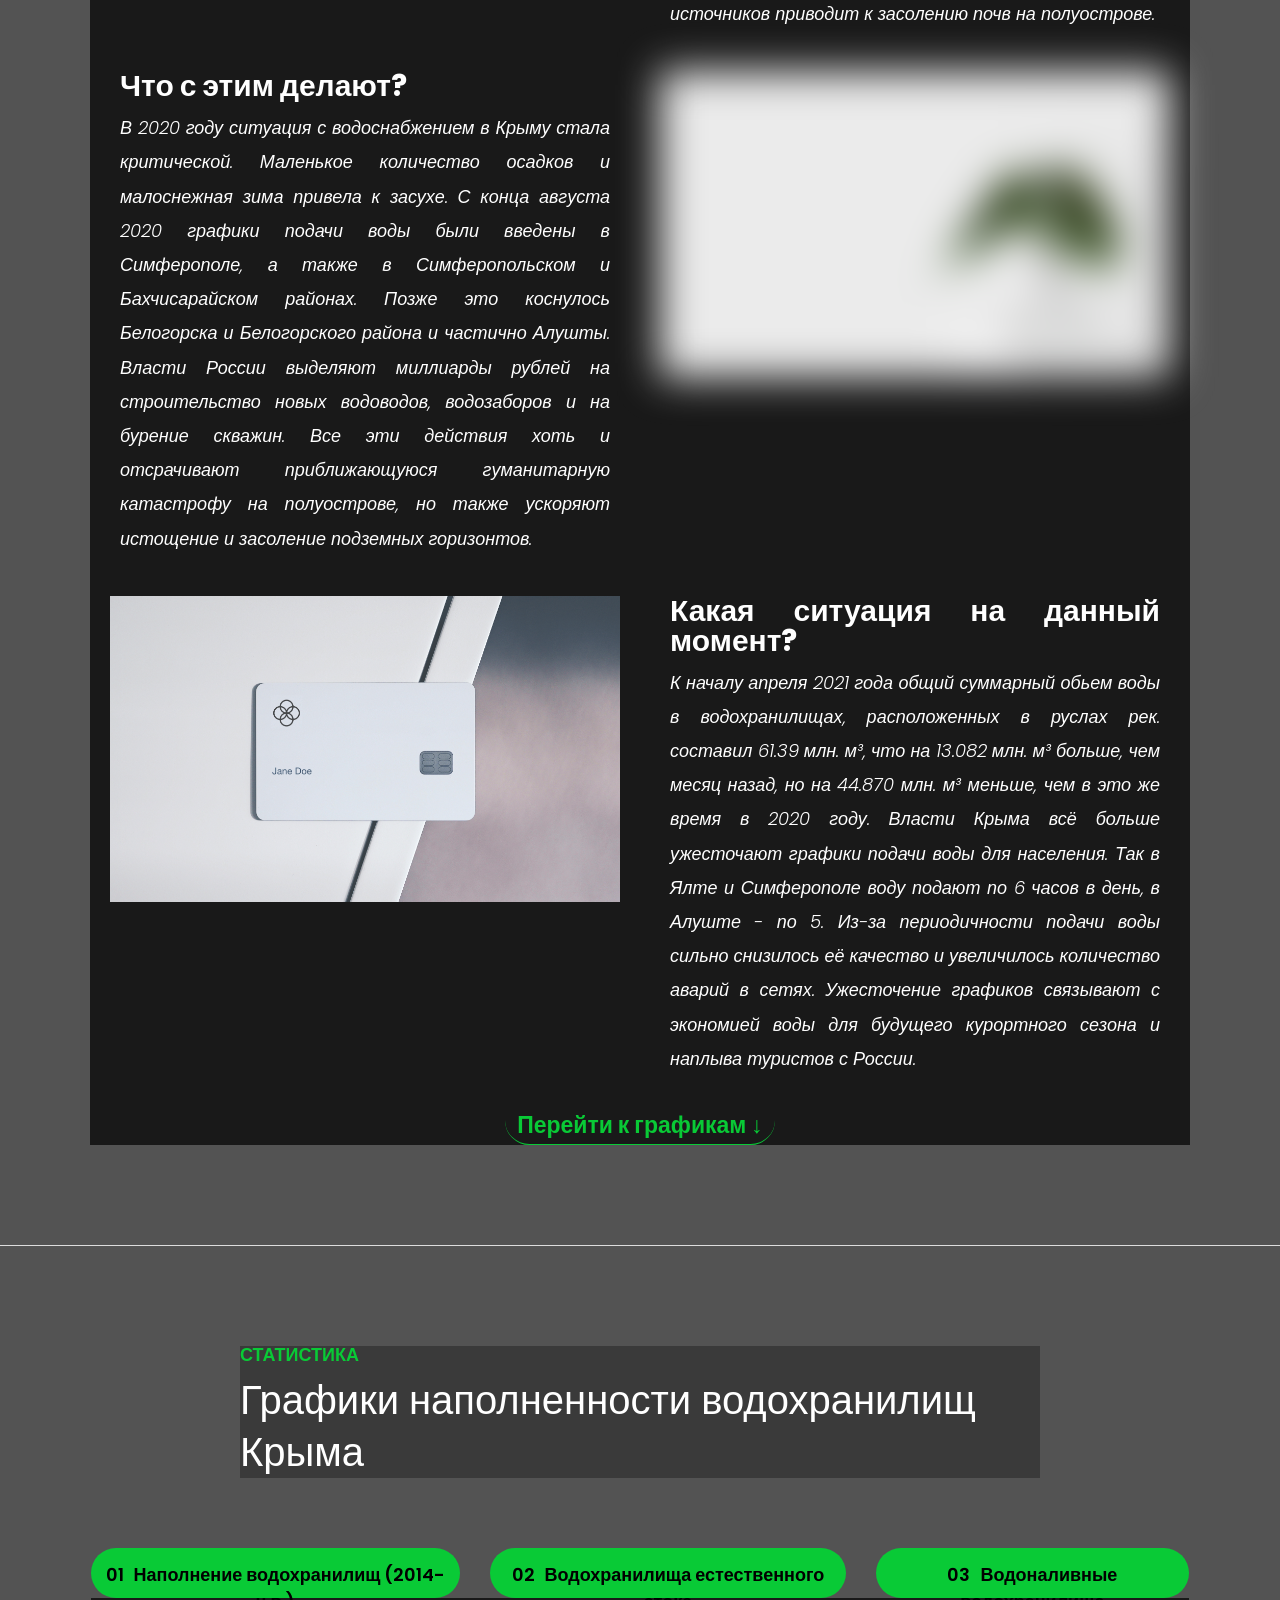
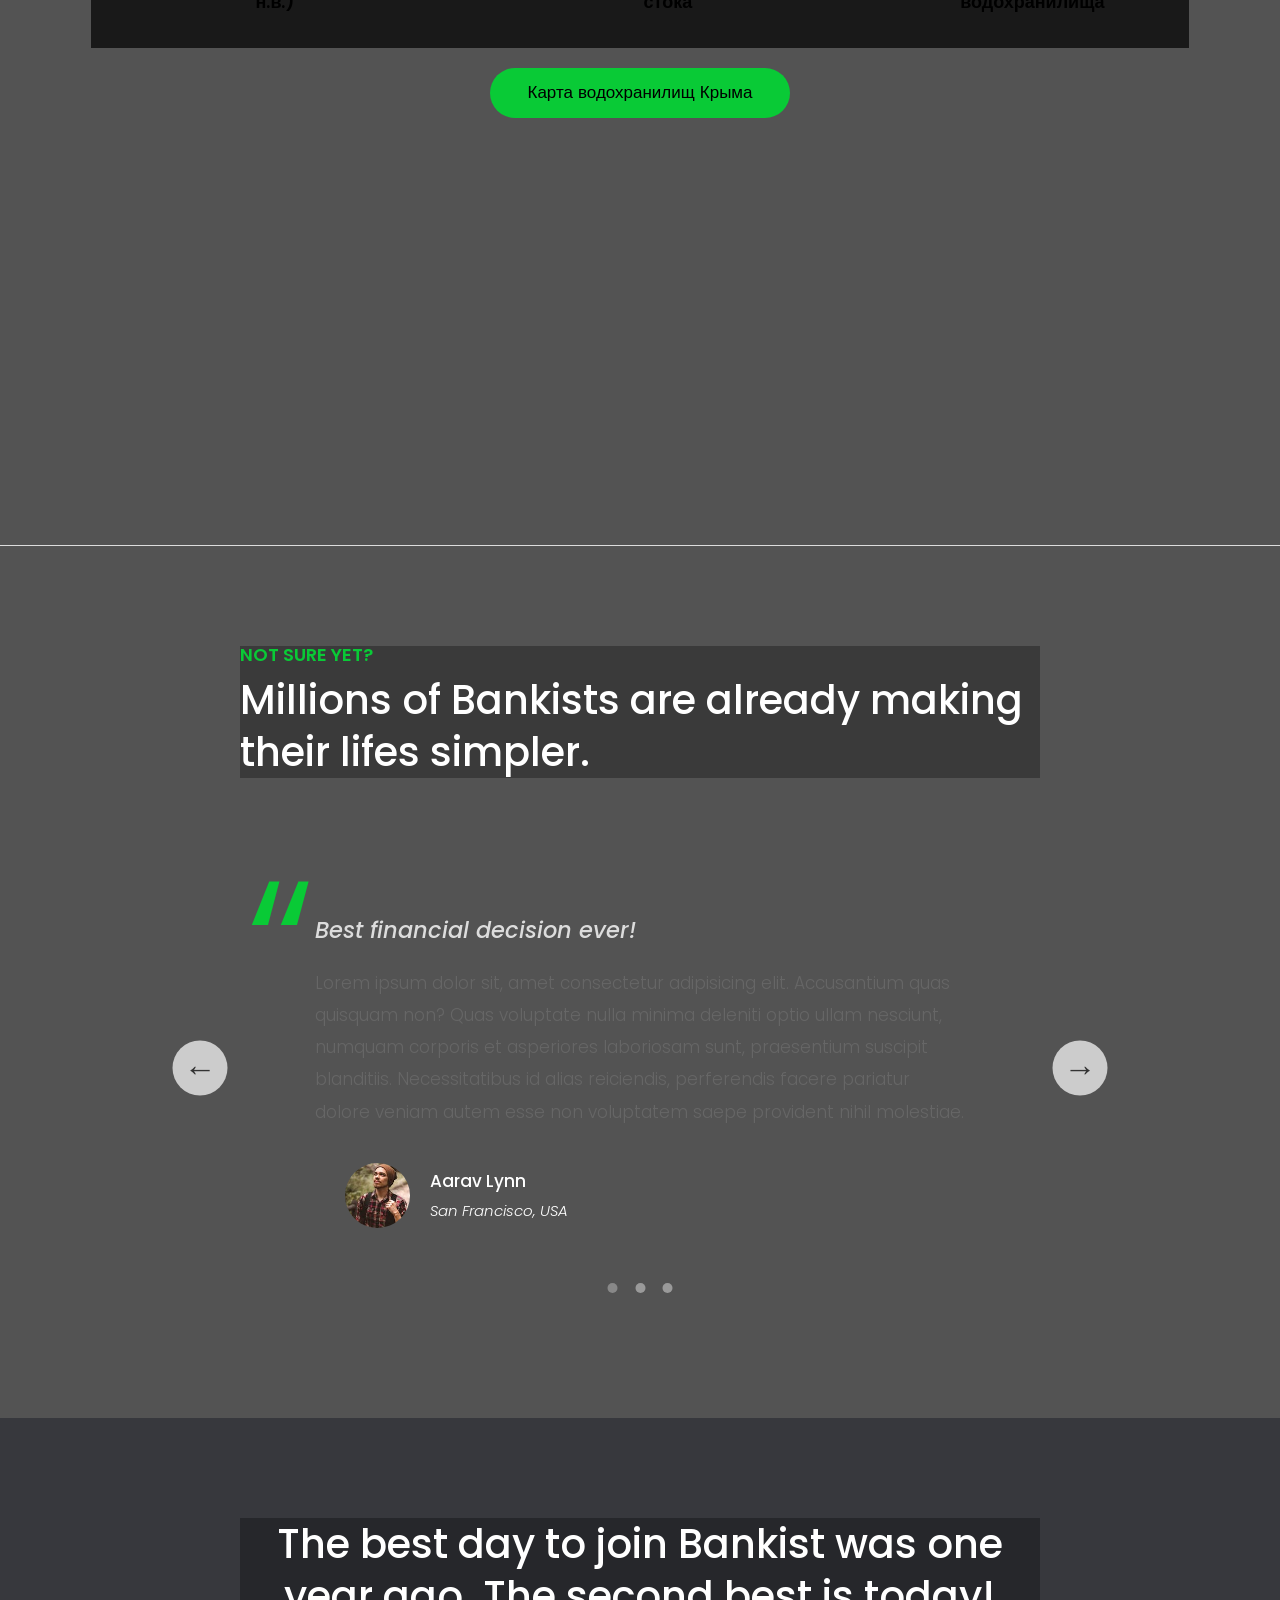
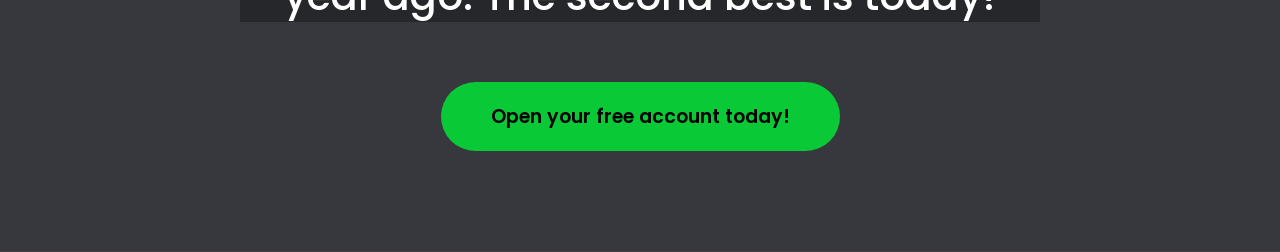
==== commit df082c6b: "Add files via upload" ====
--- a/index.html
+++ b/index.html
@@ -4,7 +4,7 @@
     <meta charset="UTF-8" />
     <meta name="viewport" content="width=device-width, initial-scale=1.0" />
     <meta http-equiv="X-UA-Compatible" content="ie=edge" />
-    <link rel="shortcut icon" type="image/png" href="img/icon.png" />
+    <link rel="shortcut icon" type="image/png" href="img/kamnisneba.png" />
 
     <link
       href="https://fonts.googleapis.com/css?family=Poppins:300,400,500,600&display=swap"
@@ -12,17 +12,30 @@
     />
     <link rel="stylesheet" href="style.css" />
     <title>Запасы воды в Крыму</title>
-    <script defer src="script.js"></script>
+    <script defer="" src="script.js"></script>
     <script src="https://www.amcharts.com/lib/4/core.js"></script>
     <script src="https://www.amcharts.com/lib/4/charts.js"></script>
     <script src="https://www.amcharts.com/lib/4/plugins/venn.js"></script>
     <script src="https://cdn.amcharts.com/lib/4/themes/animated.js"></script>
+    <script src="//cdn.amcharts.com/lib/4/plugins/annotation.js"></script>
+    <!-- <script src="path/to/smooth-scroll.polyfills.min.js"></script> -->
   </head>
   <body>
     <header class="header">
       <nav class="nav">
+        <div>
+          <a>
+            <img
+              src="img/kamnilogo.png"
+              alt="logokamni"
+              class="nav__imagelogo"
+              onclick="window.scroll(0,0)"
+              href="#"
+          /></a>
+        </div>
+
         <a class="nav__logo" onclick="window.scroll(0,0)" href="#">
-          <div>Крым.</div>
+          <div class="nav__logo--text">Крым.</div>
           <div>
             <span>Запасы воды на полуострове</span>
           </div>
@@ -33,7 +46,7 @@
             <a class="nav__link" href="#section--1">О ситуации</a>
           </li>
           <li class="nav__item">
-            <a class="nav__link" href="#section--2">Графики наполненности</a>
+            <a class="nav__link" href="#section--2">Статистика</a>
           </li>
           <li class="nav__item">
             <a class="nav__link" href="#section--3">Последние новости</a>
@@ -52,14 +65,14 @@
       <section class="header__title" id="section">
         <div class="header_time">
           <h5 id="time">Время</h5>
-          <h5 id="updateTime">Последнее обновление данных: 08.04.21</h5>
+          <h5 id="updateTime">Последнее обновление данных:</h5>
         </div>
         <div class="header__weather hidden">
           <iframe
             width="400"
             height="300"
             src="https://embed.windy.com/embed2.html?lat=45.089&lon=34.266&detailLat=44.633&detailLon=34.102&width=400&height=300&zoom=7&level=surface&overlay=rain&product=ecmwf&menu=&message=true&marker=true&calendar=24&pressure=&type=map&location=coordinates&detail=&metricWind=m%2Fs&metricTemp=%C2%B0C&radarRange=-1"
-            frameborder="0"
+            frameborder="1"
           ></iframe>
         </div>
 
@@ -78,6 +91,12 @@
           <h4>Общий объём воды: 59,280 млн. куб. м. (23.4%)</h4> -->
 
           <div id="est_stoka"></div>
+        </div>
+
+        <div class="header__allVodohr">
+          <h3>Все водохранилища:</h3>
+          <h4 id="fullCap">Общий объём:</h4>
+          <h4 id="fullFactCap">Общий объём воды:</h4>
         </div>
         <div class="header__vodohr--naliv">
           <h3>Водоналивные водохранилища:</h3>
@@ -106,14 +125,19 @@
         </div> -->
 
         <div class="header_bottom">
-          <button class="btn btn--text btn--scroll-to">
+          <button class="btn btn--text btn--scroll-to1">
             Узнать больше &DownArrow;
           </button>
         </div>
       </section>
     </header>
 
-    <section class="section" id="section--1">
+    <section
+      class="section parallax-container"
+      data-parallax="scroll"
+      data-position="top"
+      id="section--1"
+    >
       <div class="section__title">
         <h2 class="section__description">О ситуации</h2>
         <h3 class="section__header">Надолго ли хватит пресной воды в Крыму?</h3>
@@ -184,91 +208,90 @@
               <use xlink:href="img/icons.svg#icon-credit-card"></use>
             </svg>
           </div> -->
-          <h5 class="features__header">Какая ситуация на данный момент?</h5>
+          <h2 class="features__header">Какая ситуация на данный момент?</h2>
           <p>
             К началу апреля 2021 года общий суммарный обьем воды в
             водохранилищах, расположенных в руслах рек. составил 61.39 млн. м³,
             что на 13.082 млн. м³ больше, чем месяц назад, но на 44.870 млн. м³
-            меньше, чем в 2020 году. Власти Крыма всё больше ужесточают графики
-            подачи воды для населения. Так
+            меньше, чем в это же время в 2020 году. Власти Крыма всё больше
+            ужесточают графики подачи воды для населения. Так в Ялте и
+            Симферополе воду подают по 6 часов в день, в Алуште - по 5. Из-за
+            периодичности подачи воды сильно снизилось её качество и увеличилось
+            количество аварий в сетях. Ужесточение графиков связывают с
+            экономией воды для будущего курортного сезона и наплыва туристов с
+            России.
           </p>
+        </div>
+      </div>
+      <div class="section1_bottom">
+        <div class="section1_bottom--btn">
+          <button class="btn btn--text btn--scroll-to2">
+            Перейти к графикам &DownArrow;
+          </button>
         </div>
       </div>
     </section>
 
     <section class="section" id="section--2">
       <div class="section__title">
-        <h2 class="section__description">Operations</h2>
+        <h2 class="section__description">Статистика</h2>
         <h3 class="section__header">
-          Everything as simple as possible, but no simpler.
+          Графики наполненности водохранилищ Крыма
         </h3>
       </div>
 
       <div class="operations">
         <div class="operations__tab-container">
-          <button
-            class="btn operations__tab operations__tab--1 operations__tab--active"
-            data-tab="1"
-          >
-            <span>01</span>Instant Transfers
+          <button class="btn operations__tab operations__tab--1" data-tab="1">
+            <span>01</span>Наполнение водохранилищ (2014-н.в.)
           </button>
+
           <button class="btn operations__tab operations__tab--2" data-tab="2">
-            <span>02</span>Instant Loans
+            <span>02</span>Водохранилища естественного стока
           </button>
           <button class="btn operations__tab operations__tab--3" data-tab="3">
-            <span>03</span>Instant Closing
+            <span>03</span>Водоналивные водохранилища
           </button>
         </div>
-        <div
-          class="operations__content operations__content--1 operations__content--active"
-        >
-          <div class="operations__icon operations__icon--1">
-            <svg>
-              <use xlink:href="img/icons.svg#icon-upload"></use>
-            </svg>
-          </div>
-          <h5 class="operations__header">
-            Tranfser money to anyone, instantly! No fees, no BS.
-          </h5>
-          <p>
-            Lorem ipsum dolor sit amet, consectetur adipisicing elit, sed do
-            eiusmod tempor incididunt ut labore et dolore magna aliqua. Ut enim
-            ad minim veniam, quis nostrud exercitation ullamco laboris nisi ut
-            aliquip ex ea commodo consequat.
-          </p>
-        </div>
-
+        <div class="operations__content operations__content--1">
+          <a
+            id="chartdiv--page"
+            class="btn--newPage"
+            href="vodohr_est_stoka/index.html"
+            target="__blank"
+            >Открыть в отдельном окне
+          </a>
+          <div id="chartdiv3"></div>
+        </div>
         <div class="operations__content operations__content--2">
-          <div class="operations__icon operations__icon--2">
-            <svg>
-              <use xlink:href="img/icons.svg#icon-home"></use>
-            </svg>
-          </div>
-          <h5 class="operations__header">
-            Buy a home or make your dreams come true, with instant loans.
-          </h5>
-          <p>
-            Duis aute irure dolor in reprehenderit in voluptate velit esse
-            cillum dolore eu fugiat nulla pariatur. Excepteur sint occaecat
-            cupidatat non proident, sunt in culpa qui officia deserunt mollit
-            anim id est laborum.
-          </p>
+          <a
+            id="chartdiv--page"
+            class="btn--newPage"
+            href="vodohr_est_stoka/index.html"
+            target="__blank"
+            >Открыть в отдельном окне
+          </a>
+          <div id="chartdiv"></div>
         </div>
         <div class="operations__content operations__content--3">
-          <div class="operations__icon operations__icon--3">
-            <svg>
-              <use xlink:href="img/icons.svg#icon-user-x"></use>
-            </svg>
-          </div>
-          <h5 class="operations__header">
-            No longer need your account? No problem! Close it instantly.
-          </h5>
-          <p>
-            Excepteur sint occaecat cupidatat non proident, sunt in culpa qui
-            officia deserunt mollit anim id est laborum. Ut enim ad minim
-            veniam, quis nostrud exercitation ullamco laboris nisi ut aliquip ex
-            ea commodo consequat.
-          </p>
+          <a
+            id="chartdiv--page"
+            class="btn--newPage"
+            href="vodohr_est_stoka/index.html"
+            target="__blank"
+            >Открыть в отдельном окне
+          </a>
+          <div id="chartdiv2"></div>
+        </div>
+      </div>
+      <div class="map__vodohr--box">
+        <a class="map__vodohr">Карта водохранилищ Крыма</a>
+        <div class="map__vodohr--map hidden">
+          <img
+            class="map__vodohr--map-image"
+            src="img/mapvodohr.png"
+            alt="Map"
+          />
         </div>
       </div>
     </section>
@@ -361,7 +384,7 @@
       </div>
       <button class="btn btn--show-modal">Open your free account today!</button>
     </section>
-
+    <!-- 
     <footer class="footer">
       <ul class="footer__nav">
         <li class="footer__item">
@@ -415,7 +438,7 @@
         <button class="btn">Next step &rarr;</button>
       </form>
     </div>
-    <div class="overlay hidden"></div>
+    <div class="overlay hidden"></div> -->
 
     <!-- <script src="script.js"></script> -->
   </body>
--- a/style.css
+++ b/style.css
@@ -1,10 +1,10 @@
 /* The page is NOT responsive. You can implement responsiveness yourself if you wanna have some fun 😃 */
 
 :root {
-  --color-primary: #5ec576;
+  --color-primary: #09ca36;
   --color-secondary: #ffcb03;
   --color-tertiary: #ff585f;
-  --color-primary-darker: #4bbb7d;
+  --color-primary-darker: #06ff76;
   --color-secondary-darker: #ffbb00;
   --color-tertiary-darker: #fd424b;
   --color-primary-opacity: #5ec5763a;
@@ -32,7 +32,7 @@
   font-weight: 300;
   color: rgb(255, 255, 255);
   line-height: 1.9;
-  background-color: hsl(198, 81%, 89%);
+  background-color: rgb(83, 83, 83);
 }
 
 h1 {
@@ -68,7 +68,7 @@
 
 /* GENERAL ELEMENTS */
 .section {
-  padding: 15rem 3rem;
+  padding: 10rem 3rem;
   border-top: 1px solid #ddd;
 
   transition: transform 1s, opacity 1s;
@@ -80,12 +80,16 @@
 }
 
 .section__title {
+  display: grid;
+  position: relative;
   max-width: 80rem;
   margin: 0 auto 8rem auto;
   background-color: rgba(0, 0, 0, 0.3);
 }
 
 .section__description {
+  grid-row: 1 / 2;
+
   font-size: 1.8rem;
   font-weight: 600;
   text-transform: uppercase;
@@ -94,6 +98,8 @@
 }
 
 .section__header {
+  grid-row: 2 / 3;
+
   font-size: 4rem;
   line-height: 1.3;
   font-weight: 500;
@@ -102,14 +108,25 @@
 .btn {
   display: inline-block;
   background-color: var(--color-primary);
-  font-size: 1.6rem;
+  font-size: 1.8rem;
   font-family: inherit;
-  font-weight: 500;
+  font-weight: 600;
   border: none;
-  padding: 1.25rem 4.5rem;
+  padding: 1.25rem 1.25rem;
   border-radius: 10rem;
   cursor: pointer;
   transition: all 0.3s;
+}
+
+.btn--newPage {
+  padding: 1rem 1rem;
+  font-family: inherit;
+  font-weight: 600;
+  border: none;
+  list-style: none;
+  border-radius: 3rem;
+  background-color: var(--color-primary);
+  color: #222;
 }
 
 .btn--text:hover {
@@ -151,11 +168,22 @@
   align-items: center;
   height: 9rem;
   width: 100%;
-  padding: 0 6rem;
+  padding: 0 3rem;
   z-index: 100;
-  border-bottom: 1px solid #ddd;
+  border-bottom: 2px solid #ddd;
   /* border-left: 1px solid #ddd;
   border-right: 1px solid #ddd; */
+}
+
+.nav__imagelogo {
+  height: 9rem;
+  width: auto;
+  cursor: pointer;
+}
+.nav__imagelogo.sticky {
+  height: 6rem;
+  width: auto;
+  cursor: pointer;
 }
 
 .nav__logo {
@@ -245,9 +273,11 @@
 
 /* nav and stickly class at the same time */
 .nav.sticky {
-  /* height: 6rem; */
-
+  height: 6rem;
+  transition: 0.2s;
   position: fixed;
+  border-bottom: 1px solid #ddd;
+
   background-color: rgba(0, 0, 0, 0.8);
 }
 
@@ -260,6 +290,7 @@
   display: flex;
   align-items: center;
   list-style: none;
+  scroll-behavior: smooth;
 }
 
 .nav__item {
@@ -293,9 +324,9 @@
 
 /* HEADER */
 .header {
-  padding: 0 3rem;
+  padding: 0 0rem;
   height: 100vh;
-  /* width: 100%; */
+  width: 100%;
   display: flex;
   flex-direction: column;
   align-items: center;
@@ -304,6 +335,7 @@
   -moz-background-size: cover;
   -o-background-size: cover;
   background-size: cover;
+  background-attachment: fixed;
 }
 /* #timer {
   transform: translateY(-5rem);
@@ -323,6 +355,7 @@
   -moz-background-size: cover;
   -o-background-size: cover;
   background-size: cover;
+  min-height: 100vh;
 }
 
 #est_stoka {
@@ -342,6 +375,42 @@
 #time {
   grid-column: 1/2;
   grid-row: 0/2;
+}
+
+#fullCap {
+  text-align: center;
+  padding-top: 10px;
+}
+#fullFactCap {
+  text-align: center;
+}
+
+#chartdiv {
+  width: 100%;
+  height: 100%;
+  text-transform: none;
+  letter-spacing: 0.01em;
+  color: rgb(255, 255, 255);
+}
+#chartdiv--page {
+  position: absolute;
+  z-index: 10;
+  left: 12rem;
+}
+#chartdiv2 {
+  width: 100%;
+  height: 100%;
+  text-transform: none;
+  letter-spacing: 0.01em;
+  color: rgb(255, 255, 255);
+}
+
+#chartdiv3 {
+  width: 100%;
+  height: 100%;
+  text-transform: none;
+  letter-spacing: 0.01em;
+  color: rgb(255, 255, 255);
 }
 
 .header__title {
@@ -370,7 +439,7 @@
   align-items: center;
   justify-items: center; */
 
-  grid-template-columns: 1fr 1fr 1fr 1fr;
+  grid-template-columns: 1fr 1fr 1fr 1fr 1fr;
   margin: 0 12rem;
   background-color: rgba(0, 0, 0, 0.4);
 }
@@ -378,14 +447,16 @@
 .header__timer {
   line-height: 1.5;
   text-align: center;
-  grid-column: 4/4;
+  grid-column: 5/6;
   grid-row: 0/1;
   opacity: 0.7;
+  width: 30rem;
 }
 
 .header_time {
   line-height: 1.5;
   opacity: 0.7;
+  width: 30rem;
 }
 
 .header__weather {
@@ -405,25 +476,42 @@
 }
 
 .header__vodohr {
-  grid-column: 2/4;
+  grid-column: 2/5;
+  width: 80%;
   grid-row: 0/2;
   text-align: center;
+  width: 60rem;
 }
 
 .header__vodohr--est {
   grid-column: 1/3;
   padding-top: 20px;
   text-align: center;
+
+  z-index: 10;
+}
+
+.header__allVodohr {
+  position: absolute;
+  top: 15%;
+  /* right: 30%; */
+  text-align: center;
+  width: 100%;
+  line-height: 1.9;
+  grid-column: 1/6;
+  background-color: rgba(0, 0, 0, 0.6);
+  grid-row: 2/3;
 }
 .header__vodohr--naliv {
-  grid-column: 3/5;
+  grid-column: 4/6;
   padding-top: 20px;
   text-align: center;
 }
 
 .header_bottom {
-  grid-column: 2/4;
-  text-align: center;
+  grid-column: 3/4;
+  text-align: center;
+  width: 30rem;
 }
 
 /* .header__title--text {
@@ -439,11 +527,12 @@
 .header__img {
   /* margin-top: 70px; */
   width: 100%;
+  height: 100%;
   grid-column: 2 / 2;
   grid-row: 1 / span 4;
   overflow: hidden;
   transform: translateY(-5rem);
-  transition-delay: 10s;
+  transition-delay: 1s;
   transition: 1s;
 }
 
@@ -475,8 +564,8 @@
   grid-template-columns: 1fr 1fr;
   gap: 4rem;
   margin: 0 6rem;
-  padding: 10px;
-  background-color: rgba(0, 0, 0, 0.5);
+  padding: 20px;
+  background-color: rgba(0, 0, 0, 0.7);
 }
 
 .features__img {
@@ -485,7 +574,8 @@
 .features__img:hover {
   width: 100%;
   transform: scale(1.1);
-  transition: 2s;
+  transition: 0.5s;
+  transition-delay: 0.5s;
 }
 .features__feature {
   align-self: center;
@@ -519,22 +609,102 @@
   margin-bottom: 1rem;
 }
 
+.section1_bottom {
+  margin: 0 6rem;
+  background-color: rgba(0, 0, 0, 0.7);
+}
+
+.section1_bottom--btn {
+  text-align: center;
+  width: 30rem;
+  margin: 0 auto 0 auto;
+}
+
+.map__vodohr--box {
+  display: grid;
+  position: relative;
+  max-width: 30rem;
+  margin: 2rem auto 8rem auto;
+}
+.map__vodohr {
+  grid-row: 2 /3;
+  /* position: absolute; */
+  right: 0px;
+  bottom: 0px;
+  background-color: var(--color-primary);
+  color: rgb(0, 0, 0);
+  padding: 0.8rem 2.5rem;
+  border-radius: 3rem;
+  font-size: 1.7rem;
+  font-weight: 400;
+  text-decoration: none;
+  transition: all 0;
+  text-align: center;
+  cursor: pointer;
+  width: auto;
+  height: 5rem;
+  box-sizing: inherit;
+  justify-items: center;
+}
+
+.map__vodohr--map {
+  border-radius: 5px 5px 5px 5px;
+  position: absolute;
+  max-width: 60rem;
+  max-height: 30rem;
+  cursor: pointer;
+  /* right: 0px;
+  bottom: 0px; */
+  /* height: 100%; */
+  /* visibility: hidden; */
+  /* object-fit: cover; */
+  /* left: 200px; */
+  /* background: #fff; */
+  box-shadow: -2px 2px 10px -1px #333;
+  /* padding: 50px 100px 10px 30px; */
+  /* padding: 24px 8px 8px;
+  box-sizing: content-box; */
+  border-radius: 5px;
+  /* max-width: 60rem; */
+  /* background-color: #f3f3f3; */
+  /* box-shadow: 0 4rem 6rem rgba(0, 0, 0, 0.3); */
+  /* transition: all 0.5s; */
+  z-index: 1000;
+}
+
+.map__vodohr--map-image {
+  width: 100%;
+  height: 100%;
+  /* object-fit: contain; */
+  /* object-position: center; */
+}
+
+/* .map__vodohr--map-image:hover {
+  transform: scale(1.3);
+} */
+
+.map__vodohr:hover {
+  background-color: var(--color-primary-darker);
+}
 /* OPERATIONS */
 .operations {
-  max-width: 100rem;
+  max-width: 90%;
   margin: 12rem auto 0 auto;
-
-  background-color: #fff;
+  background-color: rgba(0, 0, 0, 0.7);
 }
 
 .operations__tab-container {
   display: flex;
+  gap: 3rem;
   justify-content: center;
+  height: 5rem;
 }
 
 .operations__tab {
-  margin-right: 2.5rem;
-  transform: translateY(-50%);
+  /* margin-right: 2.5rem; */
+  transform: translateY(-100%);
+  /* transition: 1s; */
+  /* transition-delay: 0.3s; */
 }
 
 .operations__tab span {
@@ -544,20 +714,28 @@
 }
 
 .operations__tab--1 {
-  background-color: var(--color-secondary);
+  background-color: var(--color-primary);
 }
 
 .operations__tab--1:hover {
-  background-color: var(--color-secondary-darker);
+  background-color: var(--color-primary-darker);
+}
+
+.operations__tab--2 {
+  background-color: var(--color-primary);
+}
+
+.operations__tab--2:hover {
+  background-color: var(--color-primary-darker);
 }
 
 .operations__tab--3 {
-  background-color: var(--color-tertiary);
+  background-color: var(--color-primary);
   margin: 0;
 }
 
 .operations__tab--3:hover {
-  background-color: var(--color-tertiary-darker);
+  background-color: var(--color-primary-darker);
 }
 
 .operations__tab--active {
@@ -566,17 +744,18 @@
 
 .operations__content {
   display: none;
-
+  width: 100%;
+  height: 60rem;
   /* JUST PRESENTATIONAL */
-  font-size: 1.7rem;
-  padding: 2.5rem 7rem 6.5rem 7rem;
+  font-size: 1.5rem;
+  /* padding: 2.5rem 7rem 6.5rem 7rem; */
 }
 
 .operations__content--active {
   display: grid;
-  grid-template-columns: 7rem 1fr;
-  column-gap: 3rem;
-  row-gap: 0.5rem;
+  /* grid-template-columns: 7rem 1fr; */
+  /* column-gap: 3rem;
+  row-gap: 0.5rem; */
 }
 
 .operations__header {
@@ -599,9 +778,9 @@
   width: 2.75rem;
 }
 
-.operations__content p {
+/* .operations__content p {
   grid-column: 2;
-}
+} */
 
 .operations__icon--1 {
   background-color: var(--color-secondary-opacity);
